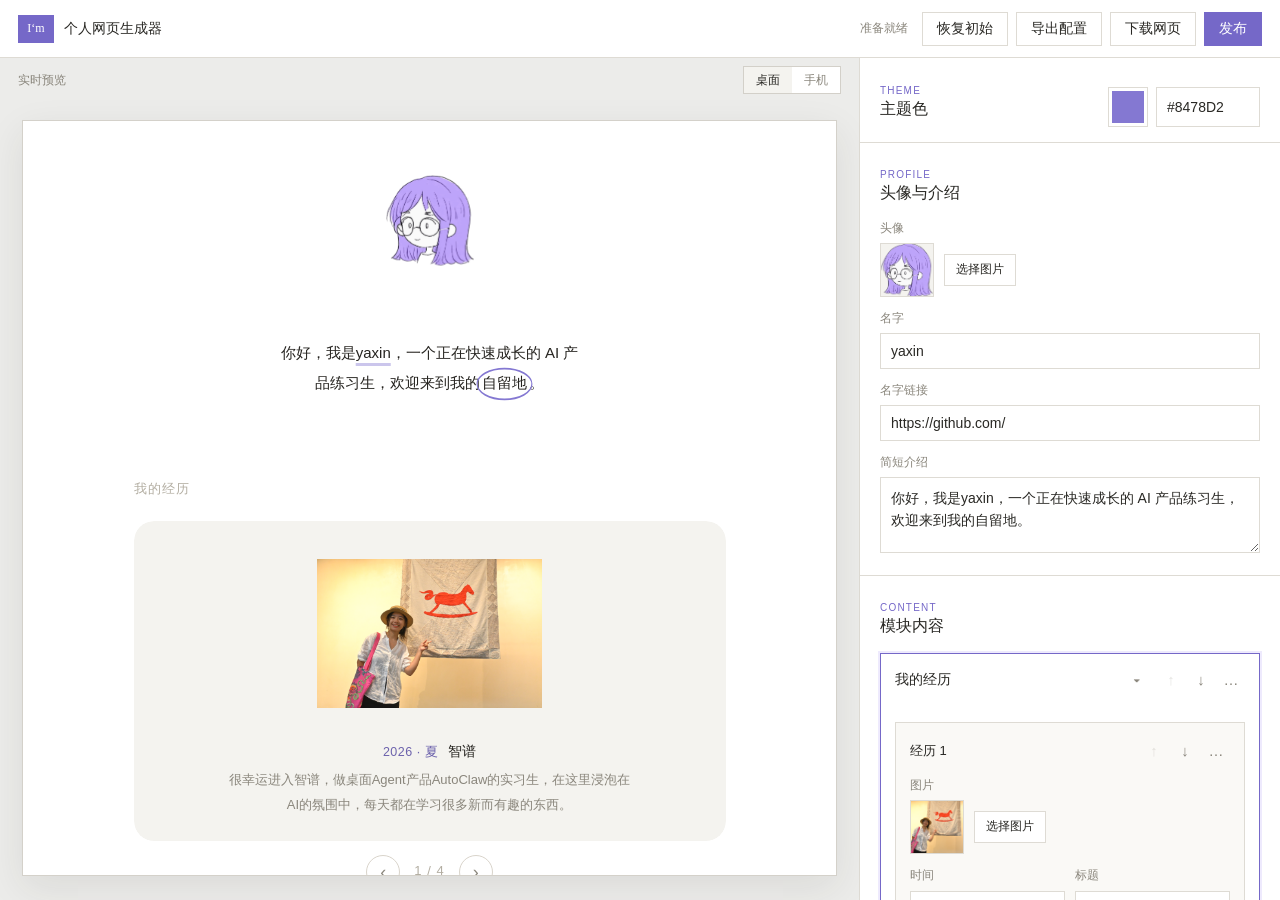
==== index.html @ 3f8d2ef1 "Add files via upload" ====
<!DOCTYPE html>
<html lang="zh-CN">
<head>
  <meta charset="UTF-8">
  <meta name="viewport" content="width=device-width,initial-scale=1">
  <title>个人网页生成器</title>
  <link rel="stylesheet" href="personal-site-editor.css">
</head>
<body>
  <header class="topbar">
    <div class="brand"><span class="brand-mark">I‘m</span><span>个人网页生成器</span></div>
    <div class="top-actions">
      <span class="save-status" id="saveStatus">准备就绪</span>
      <button class="button ghost" id="resetButton" type="button">恢复初始</button>
      <button class="button ghost" id="exportConfigButton" type="button">导出配置</button>
      <button class="button ghost" id="exportHtmlButton" type="button">下载网页</button>
      <button class="button primary" id="publishButton" type="button">发布</button>
    </div>
  </header>

  <main class="workspace">
    <section class="preview-pane" aria-label="网页预览">
      <div class="preview-toolbar">
        <span>实时预览</span>
        <div class="view-switch" role="group" aria-label="预览尺寸">
          <button type="button" class="is-active" data-view="desktop" title="桌面预览">桌面</button>
          <button type="button" data-view="mobile" title="手机预览">手机</button>
        </div>
      </div>
      <div class="preview-stage" id="previewStage">
        <iframe id="sitePreview" title="个人主页实时预览" src="editable-site-preview.html"></iframe>
      </div>
    </section>

    <aside class="editor-pane" aria-label="编辑区">
      <div class="panel-scroll">
        <section class="panel-section">
          <div class="panel-heading theme-heading"><div><span class="eyebrow">THEME</span><h1>主题色</h1></div><div id="themeEditor"></div></div>
        </section>

        <section class="panel-section">
          <div class="panel-heading"><div><span class="eyebrow">PROFILE</span><h1>头像与介绍</h1></div></div>
          <div id="profileEditor"></div>
        </section>

        <section class="panel-section" id="contentSection">
          <div class="panel-heading"><div><span class="eyebrow">CONTENT</span><h2 id="contentHeading">模块内容</h2></div></div>
          <div id="moduleEditor"></div>
        </section>

        <section class="panel-section">
          <div class="panel-heading"><div><span class="eyebrow">FOOTER</span><h2>页脚链接</h2></div></div>
          <div id="footerEditor"></div>
        </section>

        <section class="panel-section">
          <div class="panel-heading"><div><span class="eyebrow">BUTTON</span><h2>底部按钮</h2></div></div>
          <div id="ctaEditor"></div>
        </section>
      </div>
      <dialog class="module-picker" id="modulePicker">
        <div class="module-picker-head"><strong>添加模块</strong><button class="icon-button" type="button" data-action="close-module-picker" aria-label="关闭">×</button></div>
        <div class="module-template-list">
          <button type="button" data-action="add-module-template" data-type="experience"><span>我的经历</span><small>经历卡片与轮播</small></button>
          <button type="button" data-action="add-module-template" data-type="products"><span>我的产品</span><small>产品图标、介绍与链接</small></button>
          <button type="button" data-action="add-module-template" data-type="xhs"><span>我的小红书</span><small>图片卡片与横向轮播</small></button>
          <button type="button" data-action="add-module-template" data-type="album"><span>我的摄影</span><small>翻页相册与页面模板</small></button>
          <button type="button" data-action="add-module-template" data-type="notes"><span>我的笔记</span><small>标题与链接列表</small></button>
        </div>
      </dialog>
    </aside>
  </main>

  <dialog class="module-picker publish-dialog" id="publishDialog">
    <div class="module-picker-head"><strong>发布网站</strong><button class="icon-button" id="closePublishButton" type="button" aria-label="关闭">×</button></div>
    <div class="publish-dialog-body">
      <p id="publishMessage">正在保存 index.html…</p>
      <div class="publish-result" id="publishResult" hidden>
        <div class="publish-link-row">
          <input id="publishFilePath" type="text" value="~/Downloads/index.html" readonly aria-label="index.html 文件地址">
          <button class="button ghost" id="copyPublishPathButton" type="button">复制地址</button>
        </div>
      </div>
      <div class="publish-dialog-actions">
        <a class="button primary" href="https://github.com/new" target="_blank" rel="noopener">前往 GitHub</a>
      </div>
    </div>
  </dialog>

  <input id="configImport" type="file" accept="application/json" hidden>
  <script src="personal-site-editor.js"></script>
</body>
</html>
---- personal-site-editor.css ----
:root{
  --bg:#f5f5f3;--panel:#fff;--ink:#292824;--muted:#8a867c;--line:#dedbd4;
  --soft:#f4f3ef;--accent:#7568c8;--accent-soft:#eeeafd;--danger:#b55363;
}
*{box-sizing:border-box}
html,body{height:100%;margin:0}
body{font-family:"PingFang SC","Microsoft YaHei",sans-serif;color:var(--ink);background:var(--bg);font-size:14px;overflow:hidden}
button,input,textarea,select{font:inherit}
button{letter-spacing:0}
.topbar{height:58px;display:flex;align-items:center;justify-content:space-between;padding:0 18px;border-bottom:1px solid var(--line);background:#fff;position:relative;z-index:5}
.brand{display:flex;align-items:center;gap:10px;font-weight:500}
.brand-mark{width:36px;height:28px;display:grid;place-items:center;background:var(--accent);color:#fff;font-family:Georgia,serif;font-size:12px}
.top-actions{display:flex;align-items:center;gap:8px}
.save-status{font-size:12px;color:var(--muted);margin-right:6px;min-width:64px;text-align:right}
.button{height:34px;padding:0 14px;border:1px solid var(--line);background:#fff;color:var(--ink);cursor:pointer}
.button:hover{border-color:#bdb8ae;background:#faf9f6}
.button.primary{background:var(--accent);border-color:var(--accent);color:#fff}
.button.primary:hover{background:#675aba}
.workspace{height:calc(100vh - 58px);display:grid;grid-template-columns:minmax(0,1fr) 420px}
.preview-pane{min-width:0;display:flex;flex-direction:column;background:#ececea;border-right:1px solid var(--line)}
.preview-toolbar{height:44px;display:flex;align-items:center;justify-content:space-between;padding:0 18px;color:var(--muted);font-size:12px}
.view-switch{display:flex;border:1px solid #d3d0c9;background:#fff}
.view-switch button{height:26px;padding:0 12px;border:0;background:transparent;color:var(--muted);cursor:pointer}
.view-switch button.is-active{background:var(--soft);color:var(--ink)}
.preview-stage{flex:1;min-height:0;padding:18px 22px 24px;display:flex;justify-content:center}
.preview-stage iframe{width:100%;height:100%;border:1px solid #d4d1ca;background:#fff;box-shadow:0 12px 36px rgba(45,42,36,.09);transition:width .25s}
.preview-stage.is-mobile iframe{width:390px;max-width:100%}
.editor-pane{background:#fff;min-width:0;height:100%;overflow:hidden}
.panel-scroll{height:100%;overflow-y:auto}
.panel-section{padding:22px 20px;border-bottom:1px solid var(--line)}
.panel-heading{display:flex;align-items:center;justify-content:space-between;margin-bottom:16px}
.panel-heading h1,.panel-heading h2{font-size:16px;line-height:1.3;margin:2px 0 0;font-weight:500}
.eyebrow{font-size:10px;color:var(--accent);letter-spacing:.12em}
.field{display:grid;gap:6px;margin-bottom:13px}
.field:last-child{margin-bottom:0}
.field>span,.field-label{font-size:12px;color:var(--muted)}
.field input[type="text"],.field input[type="url"],.field textarea,.field select{width:100%;border:1px solid var(--line);background:#fff;color:var(--ink);padding:9px 10px;outline:none;border-radius:0}
.field textarea{min-height:76px;resize:vertical;line-height:1.6}
.field input:focus,.field textarea:focus,.field select:focus{border-color:var(--accent);box-shadow:0 0 0 2px var(--accent-soft)}
.upload-row{display:flex;align-items:center;gap:10px}
.image-thumb{width:54px;height:54px;object-fit:cover;background:var(--soft);border:1px solid var(--line)}
.upload-button{display:inline-flex;align-items:center;height:32px;padding:0 11px;border:1px solid var(--line);cursor:pointer;background:#fff;font-size:12px}
.upload-button:hover{border-color:var(--accent);color:var(--accent)}
.upload-button input{display:none}
.module-list{display:grid;gap:8px}
.module-row{display:grid;grid-template-columns:28px minmax(0,1fr) repeat(4,28px);gap:5px;align-items:center;padding:7px;border:1px solid var(--line);background:#fff}
.module-row.is-selected{border-color:var(--accent);box-shadow:0 0 0 2px var(--accent-soft)}
.module-row.is-hidden{opacity:.52}
.module-row input{min-width:0;border:0;background:transparent;padding:4px;outline:none}
.icon-button{width:28px;height:28px;padding:0;display:grid;place-items:center;border:0;background:transparent;color:var(--muted);cursor:pointer;font-size:15px}
.icon-button:hover{background:var(--soft);color:var(--accent)}
.icon-button.danger:hover{color:var(--danger)}
.drag-mark{color:#bbb6ac;text-align:center;cursor:pointer}
.item-card{border:1px solid var(--line);background:#faf9f6;padding:14px;margin-bottom:10px}
.item-card:first-child{padding-top:14px}
.item-card.is-hidden{opacity:.52}
.item-head{display:flex;align-items:center;justify-content:space-between;margin-bottom:12px}
.item-head strong{font-size:13px;font-weight:500}
.item-actions{display:flex;gap:3px}
.item-actions .icon-button:disabled{opacity:.22;cursor:default}
.inline-grid{display:grid;grid-template-columns:1fr 1fr;gap:10px;align-items:start}
.inline-grid .field{grid-template-rows:18px 38px}
.inline-grid .field input{height:38px}
.add-button{width:100%;height:36px;border:1px dashed #c8c3b9;background:#faf9f6;color:var(--muted);cursor:pointer;margin-top:10px}
.add-button:hover{border-color:var(--accent);color:var(--accent)}
.switch{display:flex;align-items:center;justify-content:center}
.switch input{accent-color:var(--accent)}
.panel-note{font-size:12px;color:var(--muted);line-height:1.6;margin-top:10px}
.theme-heading{margin-bottom:0}
#themeEditor{margin-left:auto;transform:translateY(7px)}
.theme-picker{width:152px;height:40px;display:grid;grid-template-columns:40px 104px;align-items:center;gap:8px}
.color-picker-control{width:40px;height:40px;border:1px solid var(--line);background:#fff;padding:3px;cursor:pointer}
.color-picker-control input[type="color"]{width:32px;height:32px;display:block;border:0;padding:0;background:transparent;cursor:pointer}
.color-picker-control input[type="color"]::-webkit-color-swatch-wrapper{padding:0}
.color-picker-control input[type="color"]::-webkit-color-swatch{border:0}
.color-value{height:40px;border:1px solid var(--line);padding:0 10px;color:var(--ink);text-transform:uppercase;outline:none;min-width:0}
.color-value:focus{border-color:var(--accent);box-shadow:0 0 0 2px var(--accent-soft)}
.module-editor-block{border:1px solid var(--line);background:#fff;margin-bottom:12px;padding:0 14px}
.module-editor-block.is-selected{border-color:var(--accent);box-shadow:0 0 0 2px var(--accent-soft)}
.module-editor-block.is-hidden{opacity:.58}
.module-card-head{display:flex;align-items:center;justify-content:space-between;gap:8px;padding:12px 0}
.module-card-title{min-width:0;display:flex;align-items:center;gap:4px;flex:1}
.module-card-title input{width:100%;border:0;padding:0;background:transparent;color:var(--ink);font-weight:500;outline:none}
.module-card-title input:focus{color:var(--accent)}
.module-card-actions{display:flex;align-items:center;gap:2px;flex:none}
.module-card-actions .icon-button:disabled{opacity:.22;cursor:default}
.module-editor-body{padding:16px 0 18px}
.module-editor-block.is-collapsed .module-editor-body{display:none}
.module-editor-block.is-collapsed .module-card-head{border-bottom:0}
.collapse-toggle{transition:transform .2s}
.module-editor-block.is-collapsed .collapse-toggle{transform:rotate(-90deg)}
.icon-button[data-tip]{position:relative}
.icon-button[data-tip]::after{content:attr(data-tip);position:absolute;left:50%;bottom:calc(100% + 6px);transform:translateX(-50%);padding:3px 6px;background:#34322e;color:#fff;font-size:10px;line-height:1.2;white-space:nowrap;opacity:0;pointer-events:none;z-index:20}
.icon-button[data-tip]:hover::after{opacity:1}
.more-menu{position:relative;height:28px}
.more-menu>summary{list-style:none}
.more-menu>summary::-webkit-details-marker{display:none}
.more-menu-list{display:none;position:absolute;right:0;top:100%;z-index:30;width:82px;padding:4px;background:#fff;border:1px solid var(--line);box-shadow:0 8px 22px rgba(45,42,36,.14)}
.more-menu[open] .more-menu-list,.more-menu:hover .more-menu-list{display:grid}
.more-menu-list button{height:30px;padding:0 9px;border:0;background:#fff;text-align:left;color:var(--ink);cursor:pointer;font-size:12px}
.more-menu-list button:hover{background:var(--soft);color:var(--accent)}
.more-menu-list button.danger:hover{color:var(--danger)}
.add-module-button{width:100%;height:44px;border:1px dashed #bcb6aa;background:#faf9f6;color:var(--ink);cursor:pointer;margin-top:4px}
.add-module-button:hover{border-color:var(--accent);color:var(--accent);background:var(--accent-soft)}
.module-picker{width:min(360px,calc(100vw - 32px));padding:0;border:1px solid var(--line);background:#fff;color:var(--ink);box-shadow:0 20px 60px rgba(40,37,31,.18)}
.module-picker::backdrop{background:rgba(38,36,32,.22)}
.module-picker-head{display:flex;align-items:center;justify-content:space-between;padding:15px 16px;border-bottom:1px solid var(--line)}
.module-picker-head strong{font-weight:500}
.module-template-list{display:grid;padding:8px}
.module-template-list button{display:flex;align-items:center;justify-content:space-between;gap:14px;padding:13px 10px;border:0;border-bottom:1px solid var(--line);background:#fff;text-align:left;cursor:pointer;color:var(--ink)}
.module-template-list button:last-child{border-bottom:0}
.module-template-list button:hover{background:var(--soft);color:var(--accent)}
.module-template-list button span{font-weight:500}
.publish-dialog-body{padding:18px 16px 16px}
.publish-dialog-body p{margin:0 0 18px;color:var(--muted);font-size:13px;line-height:1.6}
.publish-dialog-actions{display:flex;justify-content:flex-end;gap:8px}
.publish-result{margin-bottom:16px;padding:12px;background:var(--soft);border:1px solid var(--line)}
.publish-link-row{display:grid;grid-template-columns:minmax(0,1fr) auto;gap:8px;margin-bottom:10px}
.publish-link-row input{height:34px;min-width:0;border:1px solid var(--line);background:#fff;padding:0 9px;color:var(--muted);outline:none}
.publish-dialog-actions .button{display:inline-flex;align-items:center;text-decoration:none}
.module-template-list button small{font-size:11px;color:var(--muted)}
@media(max-width:900px){
  body{overflow:auto}.topbar{position:sticky;top:0}.save-status{display:none}.workspace{height:auto;min-height:calc(100vh - 58px);display:flex;flex-direction:column}.preview-pane{height:68vh;border-right:0;border-bottom:1px solid var(--line)}.editor-pane{height:auto}.panel-scroll{overflow:visible}.top-actions .ghost{display:none}
}
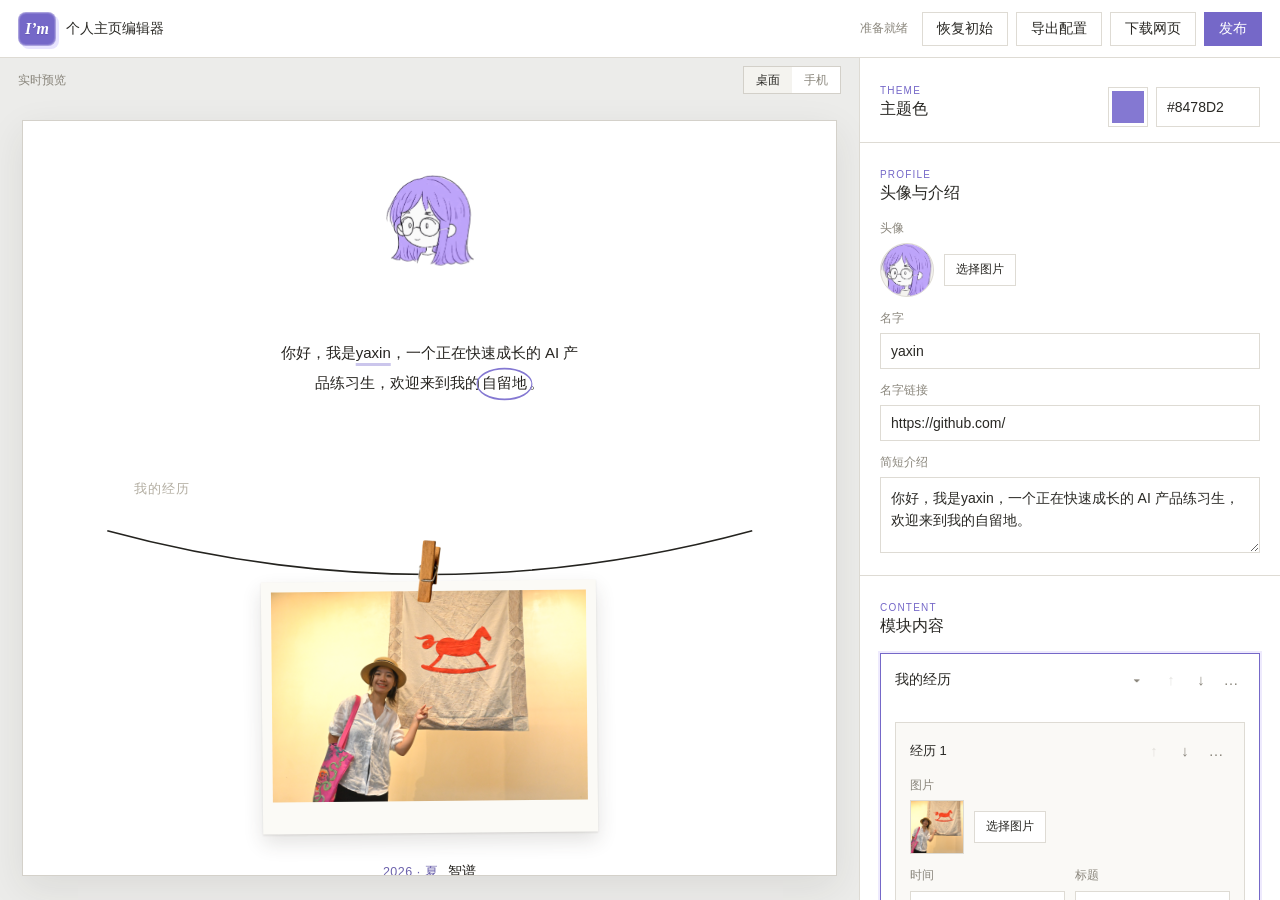
==== commit d0294a66: "Add files via upload" ====
--- a/index.html
+++ b/index.html
@@ -2,13 +2,14 @@
 <html lang="zh-CN">
 <head>
   <meta charset="UTF-8">
-  <meta name="viewport" content="width=device-width,initial-scale=1">
-  <title>个人网页生成器</title>
+  <meta name="viewport" content="width=device-width,initial-scale=1,viewport-fit=cover">
+  <title>个人主页编辑器</title>
+  <meta name="description" content="上传内容、调整布局，轻松做出属于自己的个人主页。">
   <link rel="stylesheet" href="personal-site-editor.css">
 </head>
 <body>
   <header class="topbar">
-    <div class="brand"><span class="brand-mark">I‘m</span><span>个人网页生成器</span></div>
+    <div class="brand"><span class="brand-mark" aria-label="I'm">I’m</span><span>个人主页编辑器</span></div>
     <div class="top-actions">
       <span class="save-status" id="saveStatus">准备就绪</span>
       <button class="button ghost" id="resetButton" type="button">恢复初始</button>
@@ -87,6 +88,16 @@
     </div>
   </dialog>
 
+  <dialog class="icon-crop-dialog" id="iconCropDialog">
+    <div class="module-picker-head"><strong id="iconCropTitle">裁剪图片</strong><button class="icon-button" id="closeIconCropButton" type="button" aria-label="关闭">×</button></div>
+    <div class="icon-crop-body">
+      <div class="icon-crop-stage" id="iconCropStage"><img id="iconCropImage" alt="待裁剪图片"><div class="icon-crop-box" id="iconCropBox"><span class="icon-crop-handle" aria-hidden="true"></span></div></div>
+      <canvas id="iconCropCanvas" width="720" height="720" hidden></canvas>
+      <p class="icon-crop-hint" id="iconCropHint">拖动方框选择区域，拖动右下角调整大小</p>
+      <div class="icon-crop-actions"><button class="button ghost" id="cancelIconCropButton" type="button">取消</button><button class="button primary" id="confirmIconCropButton" type="button">使用此裁剪</button></div>
+    </div>
+  </dialog>
+
   <input id="configImport" type="file" accept="application/json" hidden>
   <script src="personal-site-editor.js"></script>
 </body>
--- a/personal-site-editor.css
+++ b/personal-site-editor.css
@@ -9,7 +9,7 @@
 button{letter-spacing:0}
 .topbar{height:58px;display:flex;align-items:center;justify-content:space-between;padding:0 18px;border-bottom:1px solid var(--line);background:#fff;position:relative;z-index:5}
 .brand{display:flex;align-items:center;gap:10px;font-weight:500}
-.brand-mark{width:36px;height:28px;display:grid;place-items:center;background:var(--accent);color:#fff;font-family:Georgia,serif;font-size:12px}
+.brand-mark{width:38px;height:34px;display:grid;place-items:center;border:1px solid rgba(255,255,255,.38);border-radius:8px;background:var(--accent);color:#fff;font-family:"Iowan Old Style","Palatino Linotype",Georgia,serif;font-size:16px;font-style:italic;font-weight:700;line-height:1;box-shadow:3px 3px 0 #e8e4ff,inset 0 0 0 1px rgba(255,255,255,.12);text-shadow:0 1px 1px rgba(53,43,110,.22)}
 .top-actions{display:flex;align-items:center;gap:8px}
 .save-status{font-size:12px;color:var(--muted);margin-right:6px;min-width:64px;text-align:right}
 .button{height:34px;padding:0 14px;border:1px solid var(--line);background:#fff;color:var(--ink);cursor:pointer}
@@ -39,6 +39,7 @@
 .field input:focus,.field textarea:focus,.field select:focus{border-color:var(--accent);box-shadow:0 0 0 2px var(--accent-soft)}
 .upload-row{display:flex;align-items:center;gap:10px}
 .image-thumb{width:54px;height:54px;object-fit:cover;background:var(--soft);border:1px solid var(--line)}
+.profile-avatar-field .image-thumb{border-radius:50%}
 .upload-button{display:inline-flex;align-items:center;height:32px;padding:0 11px;border:1px solid var(--line);cursor:pointer;background:#fff;font-size:12px}
 .upload-button:hover{border-color:var(--accent);color:var(--accent)}
 .upload-button input{display:none}
@@ -118,6 +119,20 @@
 .publish-link-row{display:grid;grid-template-columns:minmax(0,1fr) auto;gap:8px;margin-bottom:10px}
 .publish-link-row input{height:34px;min-width:0;border:1px solid var(--line);background:#fff;padding:0 9px;color:var(--muted);outline:none}
 .publish-dialog-actions .button{display:inline-flex;align-items:center;text-decoration:none}
+.icon-crop-dialog{width:min(430px,calc(100vw - 32px));padding:0;border:1px solid var(--line);border-radius:8px;background:#fff;color:var(--ink);box-shadow:0 20px 60px rgba(40,37,31,.2)}
+.icon-crop-dialog::backdrop{background:rgba(38,36,32,.36)}
+.icon-crop-body{padding:18px}
+.icon-crop-stage{position:relative;width:100%;height:300px;margin:0 auto 10px;overflow:hidden;border:1px solid var(--line);border-radius:8px;background:#ecebea;touch-action:none;user-select:none}
+.icon-crop-stage img{position:absolute;display:block;max-width:none;pointer-events:none}
+.icon-crop-box{position:absolute;border:2px solid #fff;box-shadow:0 0 0 999px rgba(31,29,27,.48),0 0 0 1px rgba(55,45,115,.45);cursor:move;touch-action:none}
+.icon-crop-dialog.is-avatar .icon-crop-box{border-radius:50%}
+.icon-crop-dialog.is-avatar .icon-crop-box::before,.icon-crop-dialog.is-avatar .icon-crop-box::after{display:none}
+.icon-crop-box::before,.icon-crop-box::after{content:"";position:absolute;background:rgba(255,255,255,.55);pointer-events:none}
+.icon-crop-box::before{left:33.333%;top:0;width:1px;height:100%;box-shadow:calc(var(--crop-size,100px)/3) 0 0 rgba(255,255,255,.55)}
+.icon-crop-box::after{left:0;top:33.333%;width:100%;height:1px;box-shadow:0 calc(var(--crop-size,100px)/3) 0 rgba(255,255,255,.55)}
+.icon-crop-handle{position:absolute;right:-7px;bottom:-7px;width:14px;height:14px;border:2px solid #fff;background:var(--accent);cursor:nwse-resize}
+.icon-crop-hint{margin:0 0 16px;color:var(--muted);font-size:12px;text-align:center}
+.icon-crop-actions{display:flex;justify-content:flex-end;gap:8px}
 .module-template-list button small{font-size:11px;color:var(--muted)}
 @media(max-width:900px){
   body{overflow:auto}.topbar{position:sticky;top:0}.save-status{display:none}.workspace{height:auto;min-height:calc(100vh - 58px);display:flex;flex-direction:column}.preview-pane{height:68vh;border-right:0;border-bottom:1px solid var(--line)}.editor-pane{height:auto}.panel-scroll{overflow:visible}.top-actions .ghost{display:none}
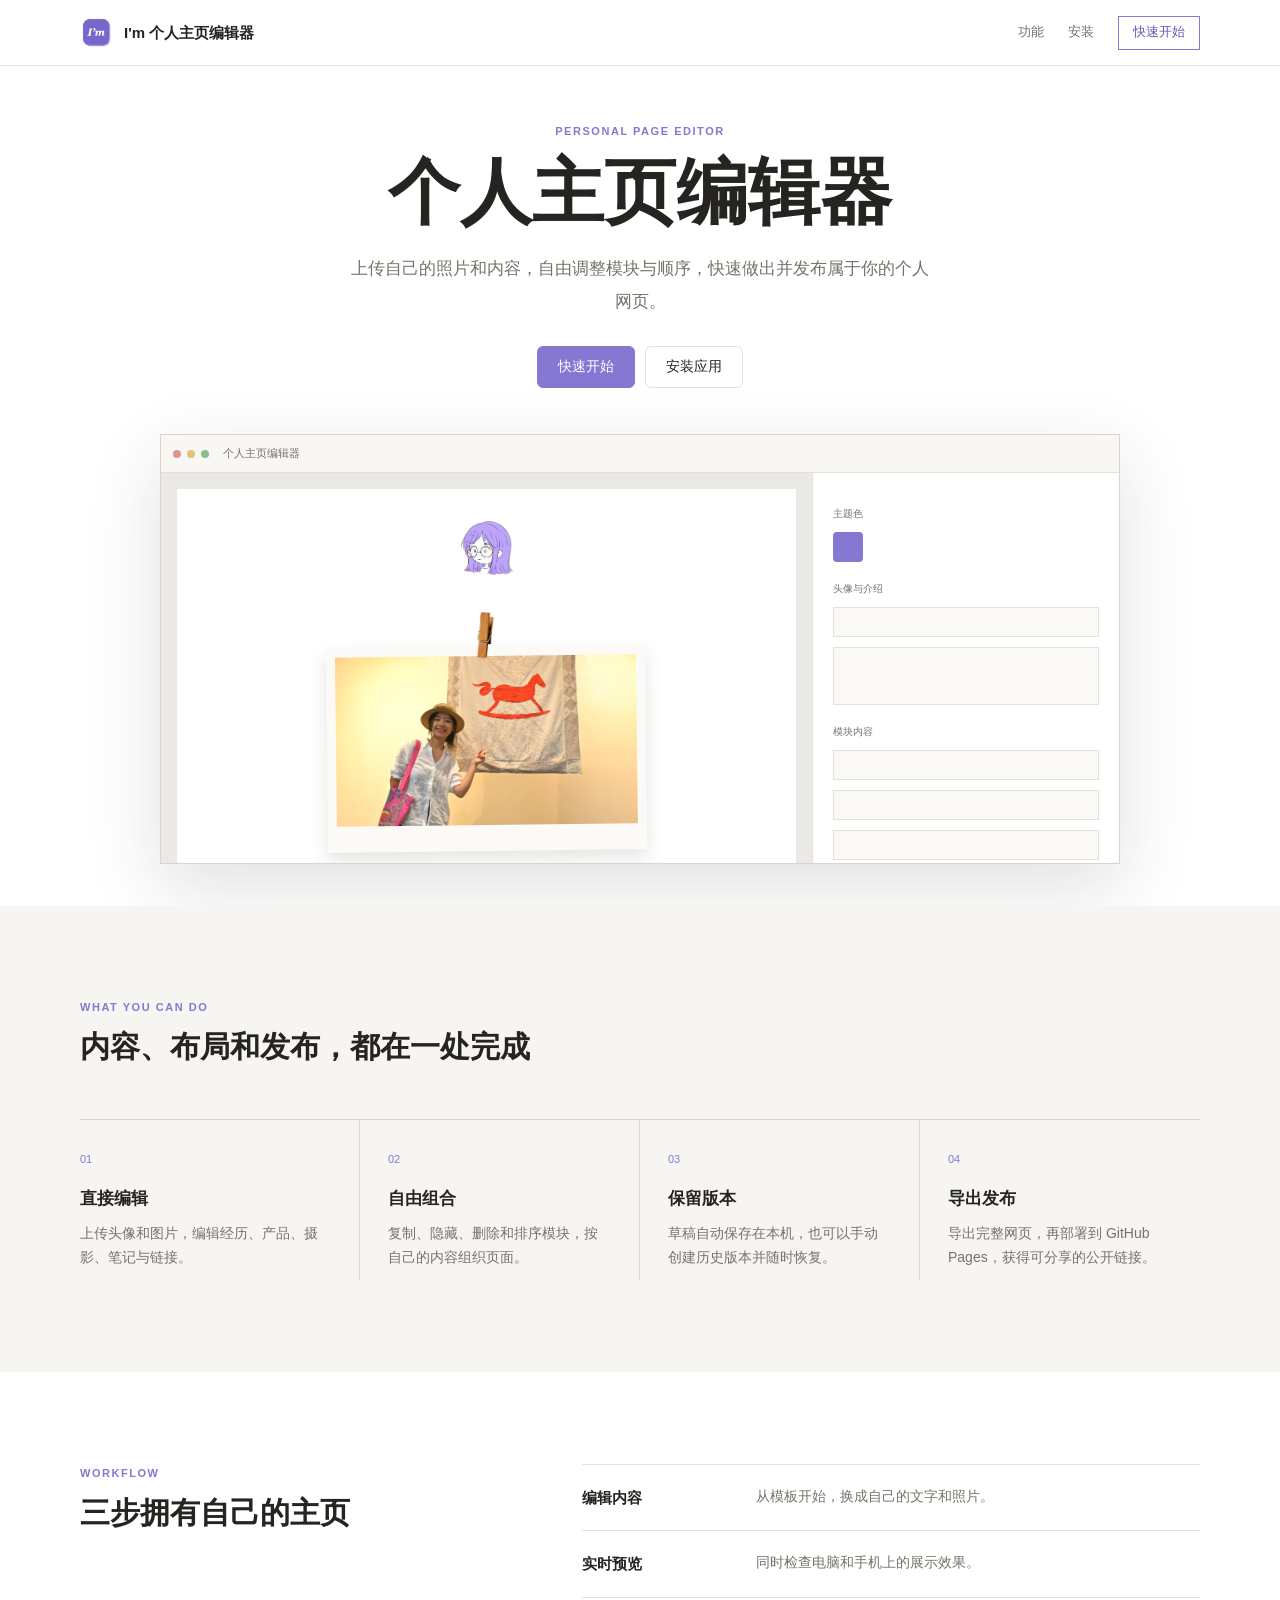
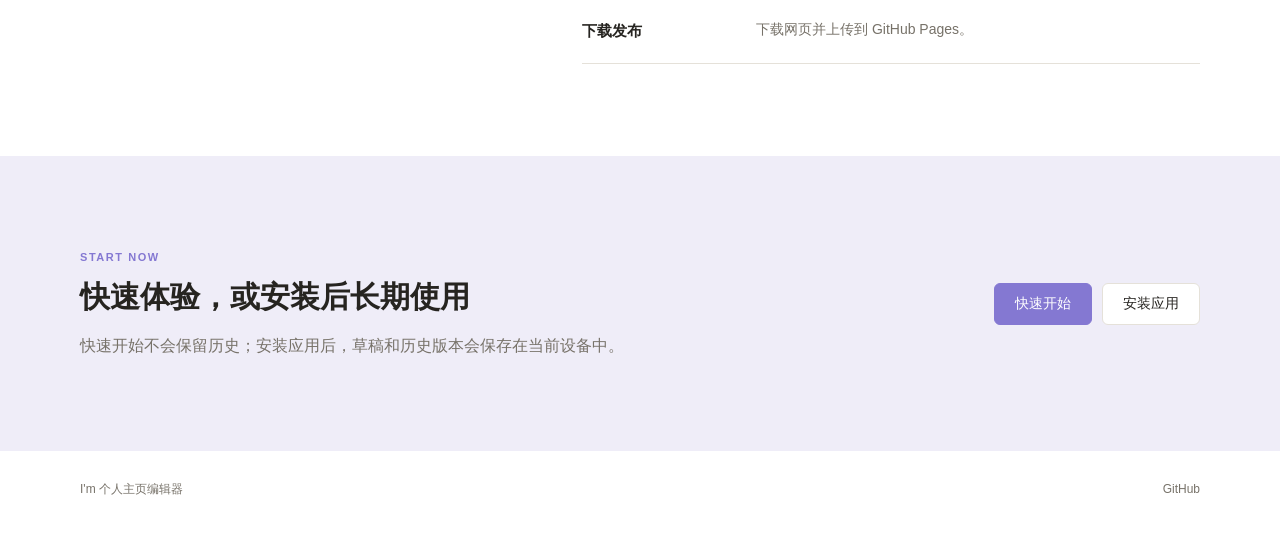
==== commit 09dc2b8e: "Add files via upload" ====
--- a/index.html
+++ b/index.html
@@ -3,102 +3,75 @@
 <head>
   <meta charset="UTF-8">
   <meta name="viewport" content="width=device-width,initial-scale=1,viewport-fit=cover">
-  <title>个人主页编辑器</title>
-  <meta name="description" content="上传内容、调整布局，轻松做出属于自己的个人主页。">
-  <link rel="stylesheet" href="personal-site-editor.css">
+  <meta name="theme-color" content="#8478D2">
+  <meta name="description" content="个人主页编辑器：上传内容、调整模块，轻松生成并发布属于自己的个人网页。">
+  <title>I'm 个人主页编辑器</title>
+  <link rel="manifest" href="manifest.json">
+  <link rel="stylesheet" href="product.css">
 </head>
 <body>
-  <header class="topbar">
-    <div class="brand"><span class="brand-mark" aria-label="I'm">I’m</span><span>个人主页编辑器</span></div>
-    <div class="top-actions">
-      <span class="save-status" id="saveStatus">准备就绪</span>
-      <button class="button ghost" id="resetButton" type="button">恢复初始</button>
-      <button class="button ghost" id="exportConfigButton" type="button">导出配置</button>
-      <button class="button ghost" id="exportHtmlButton" type="button">下载网页</button>
-      <button class="button primary" id="publishButton" type="button">发布</button>
-    </div>
+  <header class="site-header">
+    <a class="brand" href="./" aria-label="I'm 个人主页编辑器首页"><img src="yaxin-assets/im-generator-icon.png" alt=""><span>I'm 个人主页编辑器</span></a>
+    <nav aria-label="主要导航"><a href="#features">功能</a><a href="#install">安装</a><a class="nav-action quick-start" href="editor.html?mode=quick" data-tip="不保留历史">快速开始</a></nav>
   </header>
 
-  <main class="workspace">
-    <section class="preview-pane" aria-label="网页预览">
-      <div class="preview-toolbar">
-        <span>实时预览</span>
-        <div class="view-switch" role="group" aria-label="预览尺寸">
-          <button type="button" class="is-active" data-view="desktop" title="桌面预览">桌面</button>
-          <button type="button" data-view="mobile" title="手机预览">手机</button>
+  <main>
+    <section class="hero">
+      <div class="hero-copy">
+        <p class="eyebrow">PERSONAL PAGE EDITOR</p>
+        <h1>个人主页编辑器</h1>
+        <p class="hero-description">上传自己的照片和内容，自由调整模块与顺序，快速做出并发布属于你的个人网页。</p>
+        <div class="hero-actions">
+          <a class="button primary quick-start" href="editor.html?mode=quick" data-tip="不保留历史">快速开始</a>
+          <button class="button secondary install-button" data-install-app type="button">安装应用</button>
         </div>
       </div>
-      <div class="preview-stage" id="previewStage">
-        <iframe id="sitePreview" title="个人主页实时预览" src="editable-site-preview.html"></iframe>
+      <div class="product-window" aria-label="个人主页编辑器界面预览">
+        <div class="window-bar"><span></span><span></span><span></span><b>个人主页编辑器</b></div>
+        <div class="window-body">
+          <div class="mock-preview">
+            <img class="mock-avatar" src="yaxin-assets/avatar-final.png" alt="个人主页头像示例">
+            <span class="mock-line short"></span><span class="mock-line"></span>
+            <div class="mock-polaroid"><img src="story-assets/story-1.jpg" alt="个人经历照片示例"></div>
+          </div>
+          <div class="mock-editor">
+            <span class="mock-label">主题色</span><i class="color-dot"></i>
+            <span class="mock-label">头像与介绍</span><span class="mock-field"></span><span class="mock-field tall"></span>
+            <span class="mock-label">模块内容</span><span class="mock-field"></span><span class="mock-field"></span><span class="mock-field"></span>
+          </div>
+        </div>
       </div>
     </section>
 
-    <aside class="editor-pane" aria-label="编辑区">
-      <div class="panel-scroll">
-        <section class="panel-section">
-          <div class="panel-heading theme-heading"><div><span class="eyebrow">THEME</span><h1>主题色</h1></div><div id="themeEditor"></div></div>
-        </section>
+    <section class="feature-band" id="features">
+      <div class="section-inner">
+        <div class="section-heading"><p class="eyebrow">WHAT YOU CAN DO</p><h2>内容、布局和发布，都在一处完成</h2></div>
+        <div class="feature-grid">
+          <article><span>01</span><h3>直接编辑</h3><p>上传头像和图片，编辑经历、产品、摄影、笔记与链接。</p></article>
+          <article><span>02</span><h3>自由组合</h3><p>复制、隐藏、删除和排序模块，按自己的内容组织页面。</p></article>
+          <article><span>03</span><h3>保留版本</h3><p>草稿自动保存在本机，也可以手动创建历史版本并随时恢复。</p></article>
+          <article><span>04</span><h3>导出发布</h3><p>导出完整网页，再部署到 GitHub Pages，获得可分享的公开链接。</p></article>
+        </div>
+      </div>
+    </section>
 
-        <section class="panel-section">
-          <div class="panel-heading"><div><span class="eyebrow">PROFILE</span><h1>头像与介绍</h1></div></div>
-          <div id="profileEditor"></div>
-        </section>
+    <section class="workflow-band">
+      <div class="section-inner workflow">
+        <div class="section-heading"><p class="eyebrow">WORKFLOW</p><h2>三步拥有自己的主页</h2></div>
+        <ol><li><b>编辑内容</b><span>从模板开始，换成自己的文字和照片。</span></li><li><b>实时预览</b><span>同时检查电脑和手机上的展示效果。</span></li><li><b>下载发布</b><span>下载网页并上传到 GitHub Pages。</span></li></ol>
+      </div>
+    </section>
 
-        <section class="panel-section" id="contentSection">
-          <div class="panel-heading"><div><span class="eyebrow">CONTENT</span><h2 id="contentHeading">模块内容</h2></div></div>
-          <div id="moduleEditor"></div>
-        </section>
-
-        <section class="panel-section">
-          <div class="panel-heading"><div><span class="eyebrow">FOOTER</span><h2>页脚链接</h2></div></div>
-          <div id="footerEditor"></div>
-        </section>
-
-        <section class="panel-section">
-          <div class="panel-heading"><div><span class="eyebrow">BUTTON</span><h2>底部按钮</h2></div></div>
-          <div id="ctaEditor"></div>
-        </section>
+    <section class="download-band" id="install">
+      <div class="section-inner download-content">
+        <div><p class="eyebrow">START NOW</p><h2>快速体验，或安装后长期使用</h2><p>快速开始不会保留历史；安装应用后，草稿和历史版本会保存在当前设备中。</p></div>
+        <div class="download-actions"><a class="button primary quick-start" href="editor.html?mode=quick" data-tip="不保留历史">快速开始</a><button class="button secondary install-button" data-install-app type="button">安装应用</button></div>
       </div>
-      <dialog class="module-picker" id="modulePicker">
-        <div class="module-picker-head"><strong>添加模块</strong><button class="icon-button" type="button" data-action="close-module-picker" aria-label="关闭">×</button></div>
-        <div class="module-template-list">
-          <button type="button" data-action="add-module-template" data-type="experience"><span>我的经历</span><small>经历卡片与轮播</small></button>
-          <button type="button" data-action="add-module-template" data-type="products"><span>我的产品</span><small>产品图标、介绍与链接</small></button>
-          <button type="button" data-action="add-module-template" data-type="xhs"><span>我的小红书</span><small>图片卡片与横向轮播</small></button>
-          <button type="button" data-action="add-module-template" data-type="album"><span>我的摄影</span><small>翻页相册与页面模板</small></button>
-          <button type="button" data-action="add-module-template" data-type="notes"><span>我的笔记</span><small>标题与链接列表</small></button>
-        </div>
-      </dialog>
-    </aside>
+    </section>
   </main>
 
-  <dialog class="module-picker publish-dialog" id="publishDialog">
-    <div class="module-picker-head"><strong>发布网站</strong><button class="icon-button" id="closePublishButton" type="button" aria-label="关闭">×</button></div>
-    <div class="publish-dialog-body">
-      <p id="publishMessage">正在保存 index.html…</p>
-      <div class="publish-result" id="publishResult" hidden>
-        <div class="publish-link-row">
-          <input id="publishFilePath" type="text" value="~/Downloads/index.html" readonly aria-label="index.html 文件地址">
-          <button class="button ghost" id="copyPublishPathButton" type="button">复制地址</button>
-        </div>
-      </div>
-      <div class="publish-dialog-actions">
-        <a class="button primary" href="https://github.com/new" target="_blank" rel="noopener">前往 GitHub</a>
-      </div>
-    </div>
-  </dialog>
-
-  <dialog class="icon-crop-dialog" id="iconCropDialog">
-    <div class="module-picker-head"><strong id="iconCropTitle">裁剪图片</strong><button class="icon-button" id="closeIconCropButton" type="button" aria-label="关闭">×</button></div>
-    <div class="icon-crop-body">
-      <div class="icon-crop-stage" id="iconCropStage"><img id="iconCropImage" alt="待裁剪图片"><div class="icon-crop-box" id="iconCropBox"><span class="icon-crop-handle" aria-hidden="true"></span></div></div>
-      <canvas id="iconCropCanvas" width="720" height="720" hidden></canvas>
-      <p class="icon-crop-hint" id="iconCropHint">拖动方框选择区域，拖动右下角调整大小</p>
-      <div class="icon-crop-actions"><button class="button ghost" id="cancelIconCropButton" type="button">取消</button><button class="button primary" id="confirmIconCropButton" type="button">使用此裁剪</button></div>
-    </div>
-  </dialog>
-
-  <input id="configImport" type="file" accept="application/json" hidden>
-  <script src="personal-site-editor.js"></script>
+  <footer><span>I'm 个人主页编辑器</span><a href="https://github.com/1607254697lyx/im-page" target="_blank" rel="noopener">GitHub</a></footer>
+  <div class="install-notice" id="installNotice" role="status" hidden></div>
+  <script src="product.js"></script>
 </body>
 </html>
--- a/product.css
+++ b/product.css
@@ -0,0 +1,19 @@
+:root{--bg:#fff;--ink:#262420;--muted:#777269;--line:#e5e1d9;--soft:#f4f3ef;--accent:#8478d2;--accent-deep:#6659b5;--accent-pale:#efedfb}
+*{box-sizing:border-box}
+html{scroll-behavior:smooth;-webkit-text-size-adjust:100%}
+body{margin:0;background:var(--bg);color:var(--ink);font-family:"PingFang SC","Microsoft YaHei",sans-serif;line-height:1.7}
+a{color:inherit}
+.site-header{height:66px;display:flex;align-items:center;justify-content:space-between;gap:24px;padding:0 max(24px,calc((100vw - 1120px)/2));border-bottom:1px solid var(--line);background:rgba(255,255,255,.94);position:sticky;top:0;z-index:20;backdrop-filter:blur(14px)}
+.brand{display:flex;align-items:center;gap:10px;text-decoration:none;font-size:15px;font-weight:600;white-space:nowrap}.brand img{width:34px;height:34px;object-fit:cover;border-radius:7px}
+nav{display:flex;align-items:center;gap:24px;font-size:13px}nav a{text-decoration:none;color:var(--muted)}nav a:hover{color:var(--accent-deep)}nav .nav-action{height:34px;display:inline-flex;align-items:center;padding:0 14px;border:1px solid var(--accent);color:var(--accent-deep)}
+.hero{padding:56px max(24px,calc((100vw - 1120px)/2)) 42px;display:flex;flex-direction:column;align-items:center;text-align:center;overflow:hidden}
+.hero-copy{max-width:720px}.eyebrow{margin:0 0 10px;color:var(--accent);font-size:11px;font-weight:600;letter-spacing:.14em}.hero h1{margin:0;font-size:clamp(42px,6vw,72px);line-height:1.15;font-weight:650;letter-spacing:0}.hero-description{max-width:590px;margin:20px auto 0;color:var(--muted);font-size:17px;line-height:1.9}
+.hero-actions,.download-actions{display:flex;justify-content:center;gap:10px;flex-wrap:wrap;margin-top:28px}.button{min-height:42px;display:inline-flex;align-items:center;justify-content:center;padding:0 20px;border:1px solid var(--line);background:#fff;color:var(--ink);font-size:14px;text-decoration:none;cursor:pointer;border-radius:6px}.button.primary{background:var(--accent);border-color:var(--accent);color:#fff}.button.primary:hover{background:var(--accent-deep)}.button.secondary:hover{border-color:var(--accent);color:var(--accent-deep)}
+.quick-start{position:relative}.quick-start::after{content:attr(data-tip);position:absolute;left:50%;bottom:calc(100% + 8px);transform:translateX(-50%);padding:5px 8px;background:#302e2a;color:#fff;font-size:11px;line-height:1;white-space:nowrap;opacity:0;pointer-events:none;transition:opacity .15s}.quick-start:hover::after,.quick-start:focus-visible::after{opacity:1}.install-notice{position:fixed;left:50%;bottom:24px;z-index:40;transform:translateX(-50%);max-width:calc(100vw - 32px);padding:10px 14px;background:#302e2a;color:#fff;font-size:12px;box-shadow:0 8px 24px rgba(0,0,0,.18)}
+.product-window{width:min(960px,100%);max-height:430px;aspect-ratio:16/7.2;margin-top:46px;border:1px solid #d9d5cd;background:#fff;box-shadow:0 24px 70px rgba(49,45,39,.14);text-align:left;overflow:hidden}.window-bar{height:38px;display:flex;align-items:center;gap:6px;padding:0 12px;border-bottom:1px solid var(--line);background:#f8f7f4}.window-bar span{width:8px;height:8px;border-radius:50%;background:#cbc6bc}.window-bar span:nth-child(1){background:#d89791}.window-bar span:nth-child(2){background:#dfc47c}.window-bar span:nth-child(3){background:#91bc91}.window-bar b{margin-left:8px;font-size:11px;font-weight:500;color:var(--muted)}.window-body{height:calc(100% - 38px);display:grid;grid-template-columns:minmax(0,1fr) 32%;background:#eae9e6}.mock-preview{position:relative;margin:16px;background:#fff;display:flex;flex-direction:column;align-items:center;padding:32px 44px;overflow:hidden}.mock-avatar{width:54px;height:54px;object-fit:contain}.mock-line{display:block;width:180px;height:6px;background:#e6e3dd;margin-top:10px}.mock-line.short{width:100px;margin-top:20px}.mock-polaroid{position:relative;width:60%;margin-top:42px;padding:9px 9px 26px;background:#fbfaf6;box-shadow:0 8px 18px rgba(55,49,40,.13);transform:rotate(-.7deg)}.mock-polaroid::before{content:"";position:absolute;left:50%;top:-35px;width:18px;height:46px;transform:translateX(-50%);background:url("story-assets/wood-clip-final.png") center/contain no-repeat;z-index:2}.mock-polaroid img{display:block;width:100%;aspect-ratio:16/9;object-fit:cover}.mock-editor{padding:24px 20px;background:#fff;border-left:1px solid var(--line);display:flex;flex-direction:column;gap:10px}.mock-label{margin-top:8px;font-size:10px;color:var(--muted)}.mock-field{height:30px;border:1px solid var(--line);background:#faf9f6}.mock-field.tall{height:58px}.color-dot{width:30px;height:30px;background:var(--accent);border-radius:4px}
+.feature-band,.workflow-band,.download-band{padding:92px 24px}.feature-band{background:#f6f5f2}.workflow-band{background:#fff}.download-band{background:#efedf8}.section-inner{max-width:1120px;margin:0 auto}.section-heading{max-width:600px}.section-heading h2,.download-content h2{margin:0;font-size:30px;line-height:1.35;font-weight:600;letter-spacing:0}.feature-grid{display:grid;grid-template-columns:repeat(4,minmax(0,1fr));gap:0;margin-top:52px;border-top:1px solid #dcd7ce}.feature-grid article{padding:24px 28px 10px 0;border-right:1px solid #dcd7ce}.feature-grid article+article{padding-left:28px}.feature-grid article:last-child{border-right:0}.feature-grid span{font-size:11px;color:var(--accent)}.feature-grid h3{margin:14px 0 8px;font-size:17px;font-weight:600}.feature-grid p{margin:0;color:var(--muted);font-size:14px}
+.workflow{display:grid;grid-template-columns:.8fr 1.2fr;gap:90px;align-items:start}.workflow ol{list-style:none;margin:0;padding:0;border-top:1px solid var(--line)}.workflow li{display:grid;grid-template-columns:150px minmax(0,1fr);gap:24px;padding:20px 0;border-bottom:1px solid var(--line)}.workflow li b{font-size:15px;font-weight:600}.workflow li span{color:var(--muted);font-size:14px}
+.download-content{display:flex;align-items:center;justify-content:space-between;gap:40px}.download-content>div:first-child{max-width:650px}.download-content p:not(.eyebrow){margin:14px 0 0;color:var(--muted)}.download-content code{padding:2px 5px;background:rgba(255,255,255,.72);font-family:ui-monospace,SFMono-Regular,Menlo,monospace}.download-actions{flex:none;margin-top:0}
+footer{max-width:1120px;margin:0 auto;padding:28px 0 36px;display:flex;justify-content:space-between;color:var(--muted);font-size:12px}footer a{text-decoration:none}footer a:hover{color:var(--accent-deep)}
+@media(max-width:760px){.site-header{height:58px;padding:0 18px}.brand span{display:none}nav{gap:14px}nav>a:not(.nav-action){display:none}.hero{min-height:auto;padding:54px 18px 42px}.hero h1{font-size:42px}.hero-description{font-size:15px}.product-window{margin-top:44px;aspect-ratio:4/3}.window-body{grid-template-columns:1fr 34%}.mock-preview{margin:8px;padding:18px 12px}.mock-polaroid{width:80%;margin-top:32px}.mock-editor{padding:14px 10px}.feature-band,.workflow-band,.download-band{padding:64px 18px}.feature-grid{grid-template-columns:1fr 1fr}.feature-grid article:nth-child(2){border-right:0}.feature-grid article:nth-child(n+3){border-top:1px solid #dcd7ce}.workflow{grid-template-columns:1fr;gap:34px}.workflow li{grid-template-columns:100px 1fr}.download-content{align-items:flex-start;flex-direction:column}.download-actions{justify-content:flex-start}footer{padding:24px 18px 30px}}
+@media(max-width:440px){.hero-actions .button,.download-actions .button{width:100%}.feature-grid{grid-template-columns:1fr}.feature-grid article,.feature-grid article+article{padding:22px 0;border-right:0;border-top:1px solid #dcd7ce}.feature-grid article:first-child{border-top:0}.product-window{aspect-ratio:1/1}.window-body{grid-template-columns:1fr}.mock-editor{display:none}.workflow li{grid-template-columns:1fr;gap:5px}}
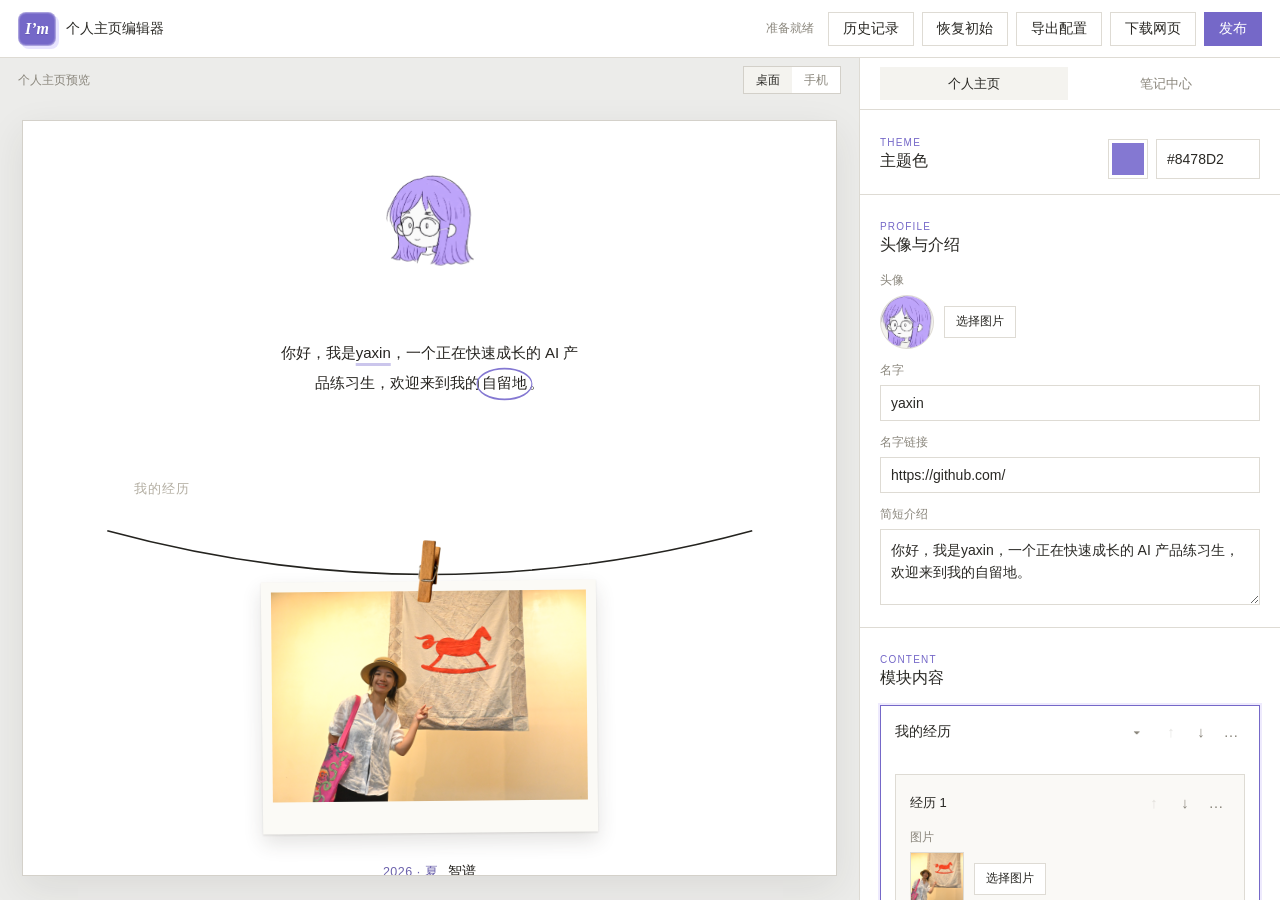
==== commit e035fb90: "Add files via upload" ====
--- a/index.html
+++ b/index.html
@@ -3,75 +3,127 @@
 <head>
   <meta charset="UTF-8">
   <meta name="viewport" content="width=device-width,initial-scale=1,viewport-fit=cover">
+  <title>个人主页编辑器</title>
+  <meta name="description" content="上传内容、调整布局，轻松做出属于自己的个人主页。">
   <meta name="theme-color" content="#8478D2">
-  <meta name="description" content="个人主页编辑器：上传内容、调整模块，轻松生成并发布属于自己的个人网页。">
-  <title>I'm 个人主页编辑器</title>
   <link rel="manifest" href="manifest.json">
-  <link rel="stylesheet" href="product.css">
+  <link rel="stylesheet" href="personal-site-editor.css">
 </head>
 <body>
-  <header class="site-header">
-    <a class="brand" href="./" aria-label="I'm 个人主页编辑器首页"><img src="yaxin-assets/im-generator-icon.png" alt=""><span>I'm 个人主页编辑器</span></a>
-    <nav aria-label="主要导航"><a href="#features">功能</a><a href="#install">安装</a><a class="nav-action quick-start" href="editor.html?mode=quick" data-tip="不保留历史">快速开始</a></nav>
+  <header class="topbar">
+    <div class="brand"><span class="brand-mark" aria-label="I'm">I’m</span><span>个人主页编辑器</span></div>
+    <div class="top-actions">
+      <span class="save-status" id="saveStatus">准备就绪</span>
+      <button class="button ghost history-button" id="historyButton" type="button">历史记录</button>
+      <button class="button ghost" id="resetButton" type="button">恢复初始</button>
+      <button class="button ghost" id="exportConfigButton" type="button">导出配置</button>
+      <button class="button ghost" id="exportHtmlButton" type="button">下载网页</button>
+      <button class="button primary" id="publishButton" type="button">发布</button>
+    </div>
   </header>
 
-  <main>
-    <section class="hero">
-      <div class="hero-copy">
-        <p class="eyebrow">PERSONAL PAGE EDITOR</p>
-        <h1>个人主页编辑器</h1>
-        <p class="hero-description">上传自己的照片和内容，自由调整模块与顺序，快速做出并发布属于你的个人网页。</p>
-        <div class="hero-actions">
-          <a class="button primary quick-start" href="editor.html?mode=quick" data-tip="不保留历史">快速开始</a>
-          <button class="button secondary install-button" data-install-app type="button">安装应用</button>
+  <main class="workspace">
+    <section class="preview-pane" aria-label="网页预览">
+      <div class="preview-toolbar">
+        <span>实时预览</span>
+        <div class="view-switch" role="group" aria-label="预览尺寸">
+          <button type="button" class="is-active" data-view="desktop" title="桌面预览">桌面</button>
+          <button type="button" data-view="mobile" title="手机预览">手机</button>
         </div>
       </div>
-      <div class="product-window" aria-label="个人主页编辑器界面预览">
-        <div class="window-bar"><span></span><span></span><span></span><b>个人主页编辑器</b></div>
-        <div class="window-body">
-          <div class="mock-preview">
-            <img class="mock-avatar" src="yaxin-assets/avatar-final.png" alt="个人主页头像示例">
-            <span class="mock-line short"></span><span class="mock-line"></span>
-            <div class="mock-polaroid"><img src="story-assets/story-1.jpg" alt="个人经历照片示例"></div>
-          </div>
-          <div class="mock-editor">
-            <span class="mock-label">主题色</span><i class="color-dot"></i>
-            <span class="mock-label">头像与介绍</span><span class="mock-field"></span><span class="mock-field tall"></span>
-            <span class="mock-label">模块内容</span><span class="mock-field"></span><span class="mock-field"></span><span class="mock-field"></span>
-          </div>
-        </div>
+      <div class="preview-stage" id="previewStage">
+        <iframe id="sitePreview" title="个人主页实时预览" src="editable-site-preview.html"></iframe>
       </div>
     </section>
 
-    <section class="feature-band" id="features">
-      <div class="section-inner">
-        <div class="section-heading"><p class="eyebrow">WHAT YOU CAN DO</p><h2>内容、布局和发布，都在一处完成</h2></div>
-        <div class="feature-grid">
-          <article><span>01</span><h3>直接编辑</h3><p>上传头像和图片，编辑经历、产品、摄影、笔记与链接。</p></article>
-          <article><span>02</span><h3>自由组合</h3><p>复制、隐藏、删除和排序模块，按自己的内容组织页面。</p></article>
-          <article><span>03</span><h3>保留版本</h3><p>草稿自动保存在本机，也可以手动创建历史版本并随时恢复。</p></article>
-          <article><span>04</span><h3>导出发布</h3><p>导出完整网页，再部署到 GitHub Pages，获得可分享的公开链接。</p></article>
+    <aside class="editor-pane" aria-label="编辑区">
+      <div class="editor-mode-switch" role="tablist" aria-label="编辑内容">
+        <button class="is-active" type="button" data-editor-mode="home" role="tab">个人主页</button>
+        <button type="button" data-editor-mode="notes" role="tab">笔记中心</button>
+      </div>
+      <div class="panel-scroll">
+        <div id="homeEditorPanels">
+          <section class="panel-section">
+            <div class="panel-heading theme-heading"><div><span class="eyebrow">THEME</span><h1>主题色</h1></div><div id="themeEditor"></div></div>
+          </section>
+
+          <section class="panel-section">
+            <div class="panel-heading"><div><span class="eyebrow">PROFILE</span><h1>头像与介绍</h1></div></div>
+            <div id="profileEditor"></div>
+          </section>
+
+          <section class="panel-section" id="contentSection">
+            <div class="panel-heading"><div><span class="eyebrow">CONTENT</span><h2 id="contentHeading">模块内容</h2></div></div>
+            <div id="moduleEditor"></div>
+          </section>
+
+          <section class="panel-section">
+            <div class="panel-heading"><div><span class="eyebrow">FOOTER</span><h2>页脚链接</h2></div></div>
+            <div id="footerEditor"></div>
+          </section>
+
+          <section class="panel-section">
+            <div class="panel-heading"><div><span class="eyebrow">BUTTON</span><h2>底部按钮</h2></div></div>
+            <div id="ctaEditor"></div>
+          </section>
+        </div>
+
+        <div id="notesEditorPanels" hidden>
+          <section class="panel-section notes-library-section">
+            <div class="panel-heading"><div><span class="eyebrow">NOTES</span><h1>笔记中心</h1></div><button class="button ghost" type="button" data-action="preview-note-center">预览笔记页</button></div>
+            <div id="notesLibraryEditor"></div>
+          </section>
         </div>
       </div>
-    </section>
-
-    <section class="workflow-band">
-      <div class="section-inner workflow">
-        <div class="section-heading"><p class="eyebrow">WORKFLOW</p><h2>三步拥有自己的主页</h2></div>
-        <ol><li><b>编辑内容</b><span>从模板开始，换成自己的文字和照片。</span></li><li><b>实时预览</b><span>同时检查电脑和手机上的展示效果。</span></li><li><b>下载发布</b><span>下载网页并上传到 GitHub Pages。</span></li></ol>
-      </div>
-    </section>
-
-    <section class="download-band" id="install">
-      <div class="section-inner download-content">
-        <div><p class="eyebrow">START NOW</p><h2>快速体验，或安装后长期使用</h2><p>快速开始不会保留历史；安装应用后，草稿和历史版本会保存在当前设备中。</p></div>
-        <div class="download-actions"><a class="button primary quick-start" href="editor.html?mode=quick" data-tip="不保留历史">快速开始</a><button class="button secondary install-button" data-install-app type="button">安装应用</button></div>
-      </div>
-    </section>
+      <dialog class="module-picker" id="modulePicker">
+        <div class="module-picker-head"><strong>添加模块</strong><button class="icon-button" type="button" data-action="close-module-picker" aria-label="关闭">×</button></div>
+        <div class="module-template-list">
+          <button type="button" data-action="add-module-template" data-type="experience"><span>我的经历</span><small>经历卡片与轮播</small></button>
+          <button type="button" data-action="add-module-template" data-type="products"><span>我的产品</span><small>产品图标、介绍与链接</small></button>
+          <button type="button" data-action="add-module-template" data-type="xhs"><span>我的小红书</span><small>图片卡片与横向轮播</small></button>
+          <button type="button" data-action="add-module-template" data-type="album"><span>我的摄影</span><small>翻页相册与页面模板</small></button>
+          <button type="button" data-action="add-module-template" data-type="notes"><span>我的笔记</span><small>从笔记中心选择主页展示内容</small></button>
+        </div>
+      </dialog>
+    </aside>
   </main>
 
-  <footer><span>I'm 个人主页编辑器</span><a href="https://github.com/1607254697lyx/im-page" target="_blank" rel="noopener">GitHub</a></footer>
-  <div class="install-notice" id="installNotice" role="status" hidden></div>
-  <script src="product.js"></script>
+  <dialog class="module-picker history-dialog" id="historyDialog">
+    <div class="module-picker-head"><strong>历史记录</strong><button class="icon-button" id="closeHistoryButton" type="button" aria-label="关闭">×</button></div>
+    <div class="history-dialog-body">
+      <div class="history-toolbar"><p>版本保存在当前设备，不会上传到网络。</p><button class="button primary" id="saveVersionButton" type="button">保存当前版本</button></div>
+      <div class="history-list" id="historyList"></div>
+    </div>
+  </dialog>
+
+  <dialog class="module-picker publish-dialog" id="publishDialog">
+    <div class="module-picker-head"><strong>发布网站</strong><button class="icon-button" id="closePublishButton" type="button" aria-label="关闭">×</button></div>
+    <div class="publish-dialog-body">
+      <p id="publishMessage">正在保存 index.html…</p>
+      <div class="publish-result" id="publishResult" hidden>
+        <div class="publish-link-row">
+          <input id="publishFilePath" type="text" value="~/Downloads/index.html" readonly aria-label="index.html 文件地址">
+          <button class="button ghost" id="copyPublishPathButton" type="button">复制地址</button>
+        </div>
+      </div>
+      <div class="publish-dialog-actions">
+        <a class="button primary" href="https://github.com/new" target="_blank" rel="noopener">前往 GitHub</a>
+      </div>
+    </div>
+  </dialog>
+
+  <dialog class="icon-crop-dialog" id="iconCropDialog">
+    <div class="module-picker-head"><strong id="iconCropTitle">裁剪图片</strong><button class="icon-button" id="closeIconCropButton" type="button" aria-label="关闭">×</button></div>
+    <div class="icon-crop-body">
+      <div class="icon-crop-stage" id="iconCropStage"><img id="iconCropImage" alt="待裁剪图片"><div class="icon-crop-box" id="iconCropBox"><span class="icon-crop-handle" aria-hidden="true"></span></div></div>
+      <canvas id="iconCropCanvas" width="720" height="720" hidden></canvas>
+      <p class="icon-crop-hint" id="iconCropHint">拖动方框选择区域，拖动右下角调整大小</p>
+      <div class="icon-crop-actions"><button class="button ghost" id="cancelIconCropButton" type="button">取消</button><button class="button primary" id="confirmIconCropButton" type="button">使用此裁剪</button></div>
+    </div>
+  </dialog>
+
+  <input id="configImport" type="file" accept="application/json" hidden>
+  <script src="personal-site-editor.js"></script>
+  <script>if('serviceWorker' in navigator&&location.protocol.indexOf('http')===0){navigator.serviceWorker.register('service-worker.js');}</script>
 </body>
 </html>
--- a/personal-site-editor.css
+++ b/personal-site-editor.css
@@ -0,0 +1,180 @@
+:root{
+  --bg:#f5f5f3;--panel:#fff;--ink:#292824;--muted:#8a867c;--line:#dedbd4;
+  --soft:#f4f3ef;--accent:#7568c8;--accent-soft:#eeeafd;--danger:#b55363;
+}
+*{box-sizing:border-box}
+html,body{height:100%;margin:0}
+body{font-family:"PingFang SC","Microsoft YaHei",sans-serif;color:var(--ink);background:var(--bg);font-size:14px;overflow:hidden}
+button,input,textarea,select{font:inherit}
+button{letter-spacing:0}
+.topbar{height:58px;display:flex;align-items:center;justify-content:space-between;padding:0 18px;border-bottom:1px solid var(--line);background:#fff;position:relative;z-index:5}
+.brand{display:flex;align-items:center;gap:10px;font-weight:500}
+.brand-mark{width:38px;height:34px;display:grid;place-items:center;border:1px solid rgba(255,255,255,.38);border-radius:8px;background:var(--accent);color:#fff;font-family:"Iowan Old Style","Palatino Linotype",Georgia,serif;font-size:16px;font-style:italic;font-weight:700;line-height:1;box-shadow:3px 3px 0 #e8e4ff,inset 0 0 0 1px rgba(255,255,255,.12);text-shadow:0 1px 1px rgba(53,43,110,.22)}
+.top-actions{display:flex;align-items:center;gap:8px}
+.save-status{font-size:12px;color:var(--muted);margin-right:6px;min-width:64px;text-align:right}
+.button{height:34px;padding:0 14px;border:1px solid var(--line);background:#fff;color:var(--ink);cursor:pointer}
+.button:hover{border-color:#bdb8ae;background:#faf9f6}
+.button.primary{background:var(--accent);border-color:var(--accent);color:#fff}
+.button.primary:hover{background:#675aba}
+.workspace{height:calc(100vh - 58px);display:grid;grid-template-columns:minmax(0,1fr) 420px}
+.preview-pane{min-width:0;display:flex;flex-direction:column;background:#ececea;border-right:1px solid var(--line)}
+.preview-toolbar{height:44px;display:flex;align-items:center;justify-content:space-between;padding:0 18px;color:var(--muted);font-size:12px}
+.view-switch{display:flex;border:1px solid #d3d0c9;background:#fff}
+.view-switch button{height:26px;padding:0 12px;border:0;background:transparent;color:var(--muted);cursor:pointer}
+.view-switch button.is-active{background:var(--soft);color:var(--ink)}
+.preview-stage{flex:1;min-height:0;padding:18px 22px 24px;display:flex;justify-content:center}
+.preview-stage iframe{width:100%;height:100%;border:1px solid #d4d1ca;background:#fff;box-shadow:0 12px 36px rgba(45,42,36,.09);transition:width .25s}
+.preview-stage.is-mobile iframe{width:390px;max-width:100%}
+.editor-pane{background:#fff;min-width:0;height:100%;overflow:hidden;display:flex;flex-direction:column}
+.editor-mode-switch{flex:none;height:52px;padding:9px 20px;display:grid;grid-template-columns:1fr 1fr;gap:4px;border-bottom:1px solid var(--line);background:#fff}
+.editor-mode-switch button{border:0;background:transparent;color:var(--muted);cursor:pointer;font-size:13px}
+.editor-mode-switch button.is-active{background:var(--soft);color:var(--ink);font-weight:500}
+.panel-scroll{flex:1;min-height:0;overflow-y:auto}
+.panel-section{padding:22px 20px;border-bottom:1px solid var(--line)}
+.panel-heading{display:flex;align-items:center;justify-content:space-between;margin-bottom:16px}
+.panel-heading h1,.panel-heading h2{font-size:16px;line-height:1.3;margin:2px 0 0;font-weight:500}
+.eyebrow{font-size:10px;color:var(--accent);letter-spacing:.12em}
+.field{display:grid;gap:6px;margin-bottom:13px}
+.field:last-child{margin-bottom:0}
+.field>span,.field-label{font-size:12px;color:var(--muted)}
+.field input[type="text"],.field input[type="url"],.field textarea,.field select{width:100%;border:1px solid var(--line);background:#fff;color:var(--ink);padding:9px 10px;outline:none;border-radius:0}
+.field textarea{min-height:76px;resize:vertical;line-height:1.6}
+.field input:focus,.field textarea:focus,.field select:focus{border-color:var(--accent);box-shadow:0 0 0 2px var(--accent-soft)}
+.upload-row{display:flex;align-items:center;gap:10px}
+.image-thumb{width:54px;height:54px;object-fit:cover;background:var(--soft);border:1px solid var(--line)}
+.profile-avatar-field .image-thumb{border-radius:50%}
+.upload-button{display:inline-flex;align-items:center;height:32px;padding:0 11px;border:1px solid var(--line);cursor:pointer;background:#fff;font-size:12px}
+.upload-button:hover{border-color:var(--accent);color:var(--accent)}
+.upload-button input{display:none}
+.module-list{display:grid;gap:8px}
+.module-row{display:grid;grid-template-columns:28px minmax(0,1fr) repeat(4,28px);gap:5px;align-items:center;padding:7px;border:1px solid var(--line);background:#fff}
+.module-row.is-selected{border-color:var(--accent);box-shadow:0 0 0 2px var(--accent-soft)}
+.module-row.is-hidden{opacity:.52}
+.module-row input{min-width:0;border:0;background:transparent;padding:4px;outline:none}
+.icon-button{width:28px;height:28px;padding:0;display:grid;place-items:center;border:0;background:transparent;color:var(--muted);cursor:pointer;font-size:15px}
+.icon-button:hover{background:var(--soft);color:var(--accent)}
+.icon-button.danger:hover{color:var(--danger)}
+.drag-mark{color:#bbb6ac;text-align:center;cursor:pointer}
+.item-card{border:1px solid var(--line);background:#faf9f6;padding:14px;margin-bottom:10px}
+.item-card:first-child{padding-top:14px}
+.item-card.is-hidden{opacity:.52}
+.item-head{display:flex;align-items:center;justify-content:space-between;margin-bottom:12px}
+.item-head strong{font-size:13px;font-weight:500}
+.item-actions{display:flex;gap:3px}
+.item-actions .icon-button:disabled{opacity:.22;cursor:default}
+.inline-grid{display:grid;grid-template-columns:1fr 1fr;gap:10px;align-items:start}
+.inline-grid .field{grid-template-rows:18px 38px}
+.inline-grid .field input{height:38px}
+.add-button{width:100%;height:36px;border:1px dashed #c8c3b9;background:#faf9f6;color:var(--muted);cursor:pointer;margin-top:10px}
+.add-button:hover{border-color:var(--accent);color:var(--accent)}
+.notes-editor-intro{display:flex;align-items:center;justify-content:space-between;gap:12px;margin-bottom:12px;padding:10px 0;border-bottom:1px solid var(--line);font-size:12px;color:var(--muted)}
+.note-upload-button{width:max-content}
+.item-card textarea[data-field="content"]{min-height:180px;font-family:ui-monospace,SFMono-Regular,Menlo,monospace;font-size:12px}
+.featured-note-heading{display:flex;align-items:center;justify-content:space-between;margin-bottom:10px;color:var(--muted);font-size:12px}
+.featured-note-row{display:grid;grid-template-columns:minmax(0,1fr) auto;align-items:center;gap:10px;padding:11px 10px;border:1px solid var(--line);border-bottom:0;background:#faf9f6}
+.featured-note-row:last-of-type{border-bottom:1px solid var(--line)}
+.featured-note-row strong{display:block;font-size:13px;font-weight:500;overflow-wrap:anywhere}
+.featured-note-row small{display:block;margin-top:3px;color:var(--muted);font-size:10px}
+.featured-note-row .icon-button:disabled,.note-category-card .icon-button:disabled{opacity:.22;cursor:default}
+.featured-empty,.featured-all-added{padding:18px 10px;border:1px dashed var(--line);color:var(--muted);font-size:12px;text-align:center}
+.featured-all-added{margin-top:10px;padding:10px;border-style:solid;background:#faf9f6}
+.featured-add{display:grid;grid-template-columns:minmax(0,1fr) auto;gap:8px;margin-top:10px}
+.featured-add select{height:34px;min-width:0;border:1px solid var(--line);background:#fff;padding:0 9px;color:var(--ink);outline:none}
+.notes-library-section{border-bottom:0}
+.note-category-card{border:1px solid var(--line);background:#fff;margin-bottom:12px;padding:0 14px 14px}
+.note-category-head{display:flex;align-items:center;gap:8px;padding:12px 0}
+.note-category-head>input{min-width:0;flex:1;border:0;background:transparent;color:var(--ink);font-weight:500;outline:none}
+.note-category-head>input:focus{color:var(--accent)}
+.library-note-card{padding:13px;margin-bottom:9px;border:1px solid var(--line);background:#faf9f6}
+.library-note-card .item-head{margin-bottom:10px}
+.note-file-row{display:flex;align-items:center;justify-content:space-between;gap:12px;padding-top:2px}
+.note-file-row>div{min-width:0}
+.note-file-row span{display:block;color:var(--muted);font-size:11px}
+.note-file-row strong{display:block;max-width:210px;margin-top:3px;font-size:12px;font-weight:400;white-space:nowrap;overflow:hidden;text-overflow:ellipsis}
+.switch{display:flex;align-items:center;justify-content:center}
+.switch input{accent-color:var(--accent)}
+.panel-note{font-size:12px;color:var(--muted);line-height:1.6;margin-top:10px}
+.theme-heading{margin-bottom:0}
+#themeEditor{margin-left:auto;transform:translateY(7px)}
+.theme-picker{width:152px;height:40px;display:grid;grid-template-columns:40px 104px;align-items:center;gap:8px}
+.color-picker-control{width:40px;height:40px;border:1px solid var(--line);background:#fff;padding:3px;cursor:pointer}
+.color-picker-control input[type="color"]{width:32px;height:32px;display:block;border:0;padding:0;background:transparent;cursor:pointer}
+.color-picker-control input[type="color"]::-webkit-color-swatch-wrapper{padding:0}
+.color-picker-control input[type="color"]::-webkit-color-swatch{border:0}
+.color-value{height:40px;border:1px solid var(--line);padding:0 10px;color:var(--ink);text-transform:uppercase;outline:none;min-width:0}
+.color-value:focus{border-color:var(--accent);box-shadow:0 0 0 2px var(--accent-soft)}
+.module-editor-block{border:1px solid var(--line);background:#fff;margin-bottom:12px;padding:0 14px}
+.module-editor-block.is-selected{border-color:var(--accent);box-shadow:0 0 0 2px var(--accent-soft)}
+.module-editor-block.is-hidden{opacity:.58}
+.module-card-head{display:flex;align-items:center;justify-content:space-between;gap:8px;padding:12px 0}
+.module-card-title{min-width:0;display:flex;align-items:center;gap:4px;flex:1}
+.module-card-title input{width:100%;border:0;padding:0;background:transparent;color:var(--ink);font-weight:500;outline:none}
+.module-card-title input:focus{color:var(--accent)}
+.module-card-actions{display:flex;align-items:center;gap:2px;flex:none}
+.module-card-actions .icon-button:disabled{opacity:.22;cursor:default}
+.module-editor-body{padding:16px 0 18px}
+.module-editor-block.is-collapsed .module-editor-body{display:none}
+.module-editor-block.is-collapsed .module-card-head{border-bottom:0}
+.collapse-toggle{transition:transform .2s}
+.module-editor-block.is-collapsed .collapse-toggle{transform:rotate(-90deg)}
+.icon-button[data-tip]{position:relative}
+.icon-button[data-tip]::after{content:attr(data-tip);position:absolute;left:50%;bottom:calc(100% + 6px);transform:translateX(-50%);padding:3px 6px;background:#34322e;color:#fff;font-size:10px;line-height:1.2;white-space:nowrap;opacity:0;pointer-events:none;z-index:20}
+.icon-button[data-tip]:hover::after{opacity:1}
+.more-menu{position:relative;height:28px}
+.more-menu>summary{list-style:none}
+.more-menu>summary::-webkit-details-marker{display:none}
+.more-menu-list{display:none;position:absolute;right:0;top:100%;z-index:30;width:82px;padding:4px;background:#fff;border:1px solid var(--line);box-shadow:0 8px 22px rgba(45,42,36,.14)}
+.more-menu[open] .more-menu-list,.more-menu:hover .more-menu-list{display:grid}
+.more-menu-list button{height:30px;padding:0 9px;border:0;background:#fff;text-align:left;color:var(--ink);cursor:pointer;font-size:12px}
+.more-menu-list button:hover{background:var(--soft);color:var(--accent)}
+.more-menu-list button.danger:hover{color:var(--danger)}
+.add-module-button{width:100%;height:44px;border:1px dashed #bcb6aa;background:#faf9f6;color:var(--ink);cursor:pointer;margin-top:4px}
+.add-module-button:hover{border-color:var(--accent);color:var(--accent);background:var(--accent-soft)}
+.module-picker{width:min(360px,calc(100vw - 32px));padding:0;border:1px solid var(--line);background:#fff;color:var(--ink);box-shadow:0 20px 60px rgba(40,37,31,.18)}
+.module-picker::backdrop{background:rgba(38,36,32,.22)}
+.module-picker-head{display:flex;align-items:center;justify-content:space-between;padding:15px 16px;border-bottom:1px solid var(--line)}
+.module-picker-head strong{font-weight:500}
+.module-template-list{display:grid;padding:8px}
+.module-template-list button{display:flex;align-items:center;justify-content:space-between;gap:14px;padding:13px 10px;border:0;border-bottom:1px solid var(--line);background:#fff;text-align:left;cursor:pointer;color:var(--ink)}
+.module-template-list button:last-child{border-bottom:0}
+.module-template-list button:hover{background:var(--soft);color:var(--accent)}
+.module-template-list button span{font-weight:500}
+.publish-dialog-body{padding:18px 16px 16px}
+.publish-dialog-body p{margin:0 0 18px;color:var(--muted);font-size:13px;line-height:1.6}
+.publish-dialog-actions{display:flex;justify-content:flex-end;gap:8px}
+.publish-result{margin-bottom:16px;padding:12px;background:var(--soft);border:1px solid var(--line)}
+.publish-link-row{display:grid;grid-template-columns:minmax(0,1fr) auto;gap:8px;margin-bottom:10px}
+.publish-link-row input{height:34px;min-width:0;border:1px solid var(--line);background:#fff;padding:0 9px;color:var(--muted);outline:none}
+.publish-dialog-actions .button{display:inline-flex;align-items:center;text-decoration:none}
+.history-dialog{width:min(560px,calc(100vw - 32px))}
+.history-dialog-body{padding:16px}
+.history-toolbar{display:flex;align-items:center;justify-content:space-between;gap:16px;margin-bottom:14px}
+.history-toolbar p{margin:0;color:var(--muted);font-size:12px;line-height:1.5}
+.history-list{display:grid;gap:8px;max-height:52vh;overflow:auto}
+.history-empty{padding:28px 14px;text-align:center;border:1px dashed var(--line);color:var(--muted);font-size:13px}
+.history-item{display:grid;grid-template-columns:minmax(0,1fr) auto;align-items:center;gap:12px;padding:12px;border:1px solid var(--line);background:#faf9f6}
+.history-item strong{display:block;font-size:13px;font-weight:500}
+.history-item time{display:block;margin-top:3px;color:var(--muted);font-size:11px}
+.history-actions{display:flex;gap:6px}
+.history-actions button{height:30px;padding:0 10px;border:1px solid var(--line);background:#fff;color:var(--ink);cursor:pointer;font-size:12px}
+.history-actions button:hover{border-color:var(--accent);color:var(--accent)}
+.history-actions .danger:hover{border-color:var(--danger);color:var(--danger)}
+.icon-crop-dialog{width:min(430px,calc(100vw - 32px));padding:0;border:1px solid var(--line);border-radius:8px;background:#fff;color:var(--ink);box-shadow:0 20px 60px rgba(40,37,31,.2)}
+.icon-crop-dialog::backdrop{background:rgba(38,36,32,.36)}
+.icon-crop-body{padding:18px}
+.icon-crop-stage{position:relative;width:100%;height:300px;margin:0 auto 10px;overflow:hidden;border:1px solid var(--line);border-radius:8px;background:#ecebea;touch-action:none;user-select:none}
+.icon-crop-stage img{position:absolute;display:block;max-width:none;pointer-events:none}
+.icon-crop-box{position:absolute;border:2px solid #fff;box-shadow:0 0 0 999px rgba(31,29,27,.48),0 0 0 1px rgba(55,45,115,.45);cursor:move;touch-action:none}
+.icon-crop-dialog.is-avatar .icon-crop-box{border-radius:50%}
+.icon-crop-dialog.is-avatar .icon-crop-box::before,.icon-crop-dialog.is-avatar .icon-crop-box::after{display:none}
+.icon-crop-box::before,.icon-crop-box::after{content:"";position:absolute;background:rgba(255,255,255,.55);pointer-events:none}
+.icon-crop-box::before{left:33.333%;top:0;width:1px;height:100%;box-shadow:calc(var(--crop-size,100px)/3) 0 0 rgba(255,255,255,.55)}
+.icon-crop-box::after{left:0;top:33.333%;width:100%;height:1px;box-shadow:0 calc(var(--crop-size,100px)/3) 0 rgba(255,255,255,.55)}
+.icon-crop-handle{position:absolute;right:-7px;bottom:-7px;width:14px;height:14px;border:2px solid #fff;background:var(--accent);cursor:nwse-resize}
+.icon-crop-hint{margin:0 0 16px;color:var(--muted);font-size:12px;text-align:center}
+.icon-crop-actions{display:flex;justify-content:flex-end;gap:8px}
+.module-template-list button small{font-size:11px;color:var(--muted)}
+@media(max-width:900px){
+  body{overflow:auto}.topbar{position:sticky;top:0}.save-status{display:none}.workspace{height:auto;min-height:calc(100vh - 58px);display:flex;flex-direction:column}.preview-pane{height:68vh;border-right:0;border-bottom:1px solid var(--line)}.editor-pane{height:auto}.editor-mode-switch{position:sticky;top:58px;z-index:4}.panel-scroll{overflow:visible}.top-actions .ghost{display:none}
+  .top-actions .history-button{display:inline-flex}.history-toolbar{align-items:flex-start;flex-direction:column}.history-item{grid-template-columns:1fr}.history-actions{justify-content:flex-end}
+}
